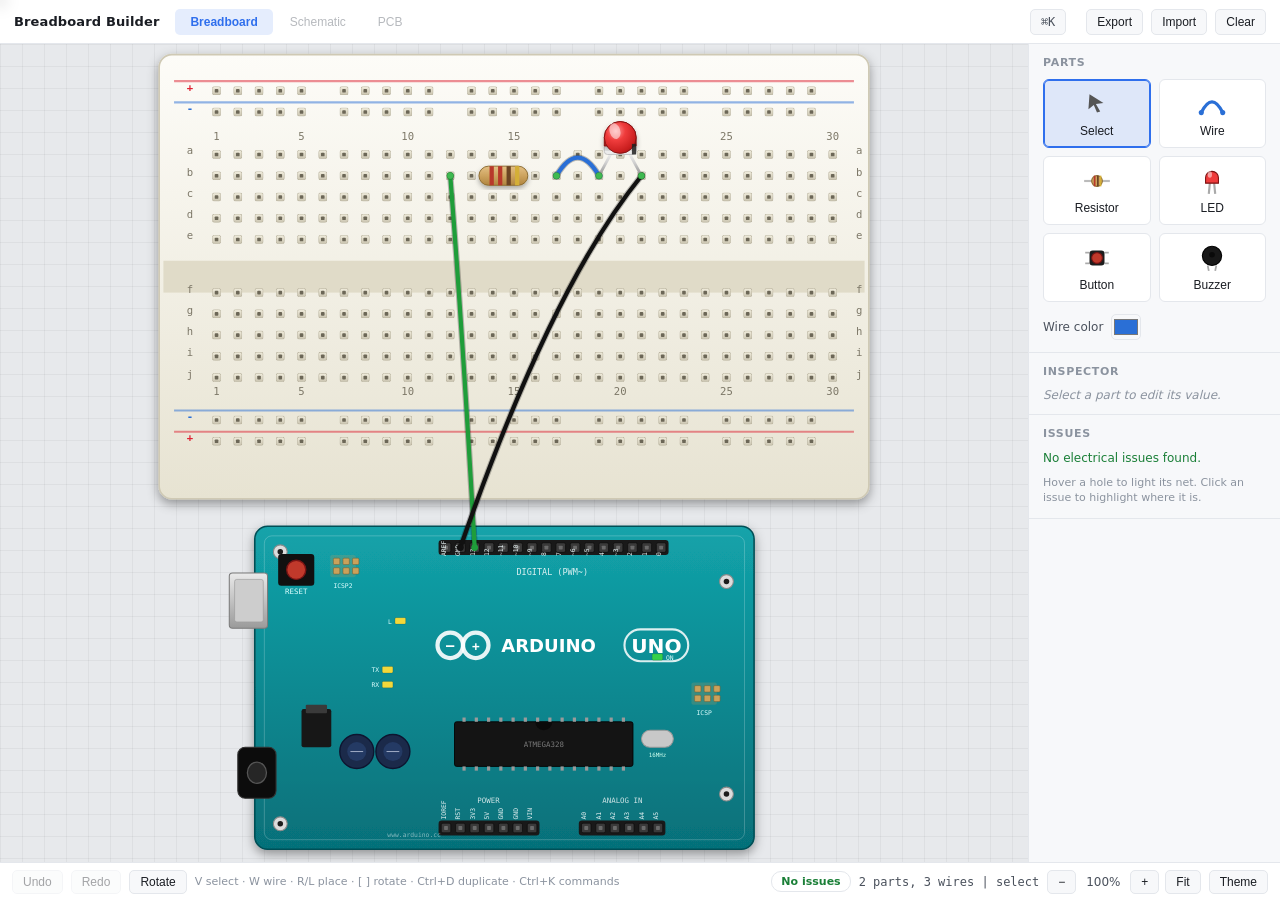
==== index.html @ 44993c51 "feat: floating selection toolbar + right-click context menu Two premium-feel surfaces from the UX sp" ====
<!doctype html>
<html lang="en">
<head>
  <meta charset="utf-8">
  <meta name="viewport" content="width=device-width, initial-scale=1">
  <title>Breadboard Builder</title>
  <script>try{document.documentElement.setAttribute('data-theme', localStorage.getItem('bb.theme') || 'light');}catch(e){document.documentElement.setAttribute('data-theme','light');}</script>
  <link rel="stylesheet" href="style.css">
</head>
<body>
  <header class="topbar">
    <span class="brand">Breadboard Builder</span>
    <nav class="tabs">
      <button class="tab active">Breadboard</button>
      <button class="tab" disabled title="Coming soon">Schematic</button>
      <button class="tab" disabled title="Coming soon">PCB</button>
    </nav>
    <span class="grow"></span>
    <button class="kbd-hint" data-action="palette" title="Command palette (Ctrl+K)">&#8984;K</button>
    <div class="filebar">
      <button data-action="export" title="Download layout as JSON">Export</button>
      <button data-action="import" title="Load a JSON layout">Import</button>
      <button data-action="clear" title="Clear the board">Clear</button>
    </div>
    <input type="file" id="file" accept="application/json" hidden>
  </header>

  <div class="workspace">
    <main class="canvas-wrap">
      <svg id="board" xmlns="http://www.w3.org/2000/svg" role="img" aria-label="Virtual breadboard">
        <defs>
          <linearGradient id="boardGrad" x1="0" y1="0" x2="0" y2="1">
            <stop offset="0" stop-color="#fdfcf8"/><stop offset="1" stop-color="#e7e3d2"/>
          </linearGradient>
          <linearGradient id="holeGrad" x1="0" y1="0" x2="0" y2="1">
            <stop offset="0" stop-color="#f2eede"/><stop offset="1" stop-color="#c9c3af"/>
          </linearGradient>
          <radialGradient id="ledGrad" cx="0.36" cy="0.30" r="0.85">
            <stop offset="0" stop-color="#ff9c9c"/><stop offset="0.35" stop-color="#ef3c3c"/>
            <stop offset="0.78" stop-color="#c81d1d"/><stop offset="1" stop-color="#8c1212"/>
          </radialGradient>
          <radialGradient id="ledc-red" cx="0.36" cy="0.30" r="0.85">
            <stop offset="0" stop-color="#ff9c9c"/><stop offset="0.35" stop-color="#ef3c3c"/>
            <stop offset="0.78" stop-color="#c81d1d"/><stop offset="1" stop-color="#8c1212"/>
          </radialGradient>
          <radialGradient id="ledc-yellow" cx="0.36" cy="0.30" r="0.85">
            <stop offset="0" stop-color="#fff7b0"/><stop offset="0.35" stop-color="#f2d83a"/>
            <stop offset="0.78" stop-color="#d8b81d"/><stop offset="1" stop-color="#8a6f10"/>
          </radialGradient>
          <radialGradient id="ledc-green" cx="0.36" cy="0.30" r="0.85">
            <stop offset="0" stop-color="#bfffbf"/><stop offset="0.35" stop-color="#46d846"/>
            <stop offset="0.78" stop-color="#1faa1f"/><stop offset="1" stop-color="#0f5a0f"/>
          </radialGradient>
          <radialGradient id="ledc-blue" cx="0.36" cy="0.30" r="0.85">
            <stop offset="0" stop-color="#bcd2ff"/><stop offset="0.35" stop-color="#4d7bf0"/>
            <stop offset="0.78" stop-color="#2450c8"/><stop offset="1" stop-color="#15296b"/>
          </radialGradient>
          <radialGradient id="ledc-white" cx="0.36" cy="0.30" r="0.85">
            <stop offset="0" stop-color="#ffffff"/><stop offset="0.4" stop-color="#f0f0f0"/>
            <stop offset="0.8" stop-color="#d4d4d4"/><stop offset="1" stop-color="#a8a8a8"/>
          </radialGradient>
          <linearGradient id="metalGrad" x1="0" y1="0" x2="0" y2="1">
            <stop offset="0" stop-color="#fbfbfb"/><stop offset="0.5" stop-color="#cfcfcf"/><stop offset="1" stop-color="#8f8f8f"/>
          </linearGradient>
          <linearGradient id="resGrad" x1="0" y1="0" x2="0" y2="1">
            <stop offset="0" stop-color="#e3c084"/><stop offset="0.5" stop-color="#cda35f"/><stop offset="1" stop-color="#b0853f"/>
          </linearGradient>
          <linearGradient id="pcbGrad" x1="0" y1="0" x2="0" y2="1">
            <stop offset="0" stop-color="#13a3aa"/><stop offset="1" stop-color="#067079"/>
          </linearGradient>
          <linearGradient id="usbGrad" x1="0" y1="0" x2="0" y2="1">
            <stop offset="0" stop-color="#eaeaea"/><stop offset="1" stop-color="#9a9a9a"/>
          </linearGradient>
          <filter id="soft" x="-20%" y="-20%" width="140%" height="140%">
            <feDropShadow dx="0" dy="2.5" stdDeviation="2.6" flood-color="#000" flood-opacity="0.32"/>
          </filter>
          <filter id="softbig" x="-30%" y="-30%" width="160%" height="160%">
            <feDropShadow dx="0" dy="4" stdDeviation="5" flood-color="#000" flood-opacity="0.38"/>
          </filter>
          <symbol id="hole" viewBox="0 0 8 8">
            <rect x="0" y="0" width="8" height="8" rx="2" fill="url(#holeGrad)" stroke="#b3ad98" stroke-width="0.8"/>
            <rect x="2.3" y="2.3" width="3.4" height="3.4" rx="0.8" fill="#6c6757"/>
          </symbol>
        </defs>
      </svg>
    </main>

    <aside class="dock">
      <section class="panel">
        <h2 class="panel-title">Parts</h2>
        <div class="bin">
          <button class="bin-item tool active" data-action="select" title="Select / move">
            <svg viewBox="0 0 28 28" class="bin-ic"><path d="M7 5 L20 13 L13 14 L17 21 L14 22 L11 15 L6 19 Z" fill="#555"/></svg>
            <span>Select</span>
          </button>
          <button class="bin-item tool" data-action="wire" title="Draw wires">
            <svg viewBox="0 0 28 28" class="bin-ic"><path d="M4 22 Q14 2 24 22" fill="none" stroke="#2a6fd6" stroke-width="3" stroke-linecap="round"/><circle cx="4" cy="22" r="2.4" fill="#2a6fd6"/><circle cx="24" cy="22" r="2.4" fill="#2a6fd6"/></svg>
            <span>Wire</span>
          </button>
          <button class="bin-item tool" data-action="place" data-part="resistor" title="Place a resistor">
            <svg viewBox="0 0 28 28" class="bin-ic"><line x1="2" y1="14" x2="9" y2="14" stroke="#bbb" stroke-width="2"/><line x1="19" y1="14" x2="26" y2="14" stroke="#bbb" stroke-width="2"/><rect x="9" y="9" width="10" height="10" rx="5" fill="#cda35f" stroke="#8a6a30"/><rect x="11" y="9" width="1.6" height="10" fill="#b8392b"/><rect x="14" y="9" width="1.6" height="10" fill="#6b4423"/><rect x="16.5" y="9" width="1.6" height="10" fill="#d4af37"/></svg>
            <span>Resistor</span>
          </button>
          <button class="bin-item tool" data-action="place" data-part="led" title="Place an LED">
            <svg viewBox="0 0 28 28" class="bin-ic"><line x1="11" y1="26" x2="12" y2="16" stroke="#aaa" stroke-width="2"/><line x1="17" y1="26" x2="16" y2="16" stroke="#aaa" stroke-width="2"/><path d="M8 16 L8 11 A6 6 0 0 1 20 11 L20 16 Z" fill="#ef3c3c" stroke="#7c1010"/><ellipse cx="12" cy="8" rx="2" ry="3" fill="#fff" opacity="0.5"/></svg>
            <span>LED</span>
          </button>
          <button class="bin-item tool" data-action="place" data-part="button" title="Place a pushbutton (B)">
            <svg viewBox="0 0 28 28" class="bin-ic"><line x1="3" y1="9" x2="7" y2="9" stroke="#aaa" stroke-width="1.6"/><line x1="3" y1="19" x2="7" y2="19" stroke="#aaa" stroke-width="1.6"/><line x1="21" y1="9" x2="25" y2="9" stroke="#aaa" stroke-width="1.6"/><line x1="21" y1="19" x2="25" y2="19" stroke="#aaa" stroke-width="1.6"/><rect x="7" y="7" width="14" height="14" rx="3" fill="#1d1d1d"/><circle cx="14" cy="14" r="5" fill="#c0392b" stroke="#7a1414"/></svg>
            <span>Button</span>
          </button>
          <button class="bin-item tool" data-action="place" data-part="buzzer" title="Place a buzzer">
            <svg viewBox="0 0 28 28" class="bin-ic"><line x1="10" y1="21" x2="11" y2="26" stroke="#aaa" stroke-width="1.6"/><line x1="18" y1="21" x2="17" y2="26" stroke="#aaa" stroke-width="1.6"/><circle cx="14" cy="12" r="9" fill="#181818" stroke="#000"/><circle cx="14" cy="11" r="2.6" fill="#0a0a0a"/></svg>
            <span>Buzzer</span>
          </button>
        </div>
        <label class="wirecolor">Wire color <input type="color" id="wireColor" value="#2a6fd6"></label>
      </section>

      <section class="panel">
        <h2 class="panel-title">Inspector</h2>
        <div id="inspector" class="inspector-body"><div class="insp-empty">Select a part to edit its value.</div></div>
      </section>

      <section class="panel">
        <h2 class="panel-title">Issues</h2>
        <div id="checks" class="checks"><div class="erc-ok">No electrical issues found.</div></div>
        <div class="panel-tip">Hover a hole to light its net. Click an issue to highlight where it is.</div>
      </section>
    </aside>
  </div>

  <footer class="bottombar">
    <button data-action="undo" disabled>Undo</button>
    <button data-action="redo" disabled>Redo</button>
    <button data-action="rotate-sel" title="Rotate selected (R)">Rotate</button>
    <span class="bhint">V select &middot; W wire &middot; R/L place &middot; [ ] rotate &middot; Ctrl+D duplicate &middot; Ctrl+K commands</span>
    <span class="grow"></span>
    <span class="ercbadge ok" id="ercbadge">No issues</span>
    <span class="status" id="status"></span>
    <div class="zoomctl">
      <button data-action="zoomout" title="Zoom out (Ctrl -)">&minus;</button>
      <span id="zoomlevel">100%</span>
      <button data-action="zoomin" title="Zoom in (Ctrl +)">+</button>
      <button data-action="fit" title="Fit (0)">Fit</button>
    </div>
    <button data-action="theme" title="Toggle dark / light">Theme</button>
  </footer>

  <div class="float-toolbar" id="floatbar" hidden></div>
  <div class="ctxmenu" id="ctxmenu" hidden></div>

  <div class="palette-scrim" id="palette" hidden>
    <div class="palette" role="dialog" aria-label="Command palette">
      <input id="palette-input" type="text" placeholder="Search parts and actions..." autocomplete="off" spellcheck="false">
      <div class="palette-list" id="palette-list"></div>
    </div>
  </div>

  <script src="board.js"></script>
  <script src="parts.js"></script>
  <script src="app.js"></script>
</body>
</html>
---- style.css ----
/* ---------- design tokens (dark-first; light is a second theme) ---------- */
:root {
  --bg-canvas: #14161a;
  --bg-app: #0f1115;
  --surface-1: #181b20;
  --surface-2: #1f232a;
  --surface-3: #272c34;
  --border: #2a2f37;
  --border-strong: #3a414b;
  --text-1: #e7eaee;
  --text-2: #aab2bd;
  --text-3: #6c7682;
  --accent: #4c8dff;
  --accent-hover: #6aa0ff;
  --accent-muted: #4c8dff26;
  --ok: #3fb950;
  --warn: #d29922;
  --err: #f85149;
  --grid: rgba(255,255,255,0.035);

  --dur-fast: 100ms;
  --dur-base: 160ms;
  --ease-out: cubic-bezier(0.16, 1, 0.3, 1);
}
:root[data-theme="light"] {
  --bg-canvas: #e7e9ec;
  --bg-app: #ffffff;
  --surface-1: #f7f8fa;
  --surface-2: #ffffff;
  --surface-3: #eef0f3;
  --border: #e4e7ec;
  --border-strong: #d0d5dd;
  --text-1: #1a1d23;
  --text-2: #4a515c;
  --text-3: #8b939f;
  --accent: #2f6fed;
  --accent-hover: #1f5fe0;
  --accent-muted: #2f6fed1f;
  --ok: #1a7f37;
  --warn: #9a6700;
  --err: #cf222e;
  --grid: rgba(0,0,0,0.045);
}

* { box-sizing: border-box; }
html, body { height: 100%; }
body {
  margin: 0;
  font-family: Inter, system-ui, -apple-system, Segoe UI, sans-serif;
  background: var(--bg-app);
  color: var(--text-1);
  display: flex;
  flex-direction: column;
  height: 100vh;
  overflow: hidden;
  font-size: 13px;
}

/* ---------- top bar ---------- */
.topbar {
  display: flex; align-items: center; gap: 16px;
  height: 44px; padding: 0 14px;
  background: var(--surface-2); border-bottom: 1px solid var(--border);
  flex: 0 0 auto;
}
.brand { font-size: 13px; font-weight: 600; color: var(--text-1); letter-spacing: 0.01em; }
.tabs { display: inline-flex; gap: 2px; }
.tab {
  font-size: 12px; padding: 5px 14px;
  border: 1px solid transparent; border-radius: 5px;
  background: transparent; color: var(--text-2); cursor: pointer;
  transition: background var(--dur-fast) var(--ease-out), color var(--dur-fast) var(--ease-out);
}
.tab:hover:not(:disabled) { background: var(--surface-3); color: var(--text-1); }
.tab.active { background: var(--accent-muted); color: var(--accent); font-weight: 600; }
.tab:disabled { opacity: 0.4; cursor: default; }
.grow { flex: 1 1 auto; }
.filebar button, .kbd-hint {
  font-size: 12px; padding: 5px 10px; margin-left: 4px;
  border: 1px solid var(--border); border-radius: 5px; background: var(--surface-1); color: var(--text-1); cursor: pointer;
  transition: background var(--dur-fast) var(--ease-out), border-color var(--dur-fast) var(--ease-out);
}
.filebar button:hover, .kbd-hint:hover { background: var(--surface-3); border-color: var(--border-strong); }
.kbd-hint { color: var(--text-2); font-family: ui-monospace, Menlo, monospace; }

/* ---------- workspace ---------- */
.workspace { flex: 1 1 auto; display: flex; min-height: 0; }
.canvas-wrap {
  flex: 1 1 auto; position: relative; overflow: hidden;
  background-color: var(--bg-canvas);
  background-image:
    linear-gradient(var(--grid) 1px, transparent 1px),
    linear-gradient(90deg, var(--grid) 1px, transparent 1px);
  background-size: 22px 22px;
}
#board { width: 100%; height: 100%; display: block; touch-action: none; cursor: default; }
body.placing #board { cursor: copy; }
body.panning #board { cursor: grabbing; }
body.wiring #board { cursor: crosshair; }

/* ---------- right dock ---------- */
.dock {
  flex: 0 0 252px; background: var(--surface-1);
  border-left: 1px solid var(--border); overflow-y: auto;
  display: flex; flex-direction: column;
}
.panel { padding: 12px 14px; border-bottom: 1px solid var(--border); }
.panel-title {
  font-size: 11px; font-weight: 600; letter-spacing: 0.06em; text-transform: uppercase;
  color: var(--text-3); margin: 0 0 10px;
}
.bin { display: grid; grid-template-columns: 1fr 1fr; gap: 8px; }
.bin-item {
  display: flex; flex-direction: column; align-items: center; gap: 5px;
  padding: 9px 6px; border: 1px solid var(--border); border-radius: 6px;
  background: var(--surface-2); color: var(--text-1); cursor: pointer; font-size: 12px;
  transition: background var(--dur-fast) var(--ease-out), border-color var(--dur-fast) var(--ease-out), transform var(--dur-fast) var(--ease-out);
}
.bin-item:hover { background: var(--surface-3); border-color: var(--border-strong); transform: translateY(-1px); }
.bin-item.active { border-color: var(--accent); box-shadow: 0 0 0 1px var(--accent) inset; background: var(--accent-muted); }
.bin-ic { width: 30px; height: 30px; }
.bin-ic svg, .bin-ic { display: block; }
.wirecolor { display: flex; align-items: center; gap: 8px; font-size: 12px; color: var(--text-2); margin-top: 12px; }
.wirecolor input { width: 30px; height: 26px; border: 1px solid var(--border); border-radius: 5px; background: none; padding: 0; cursor: pointer; }

.inspector-body { font-size: 13px; font-variant-numeric: tabular-nums; }
.insp-empty { color: var(--text-3); font-size: 12px; font-style: italic; }
.inspector-body .insp-title { font-size: 13px; font-weight: 600; margin-bottom: 8px; }
.inspector-body label { display: block; font-size: 11px; color: var(--text-3); margin: 8px 0 3px; }
.inspector-body select, .inspector-body input[type="text"] {
  width: 100%; font-size: 13px; padding: 5px 6px; border-radius: 5px;
  background: var(--surface-2); color: var(--text-1); border: 1px solid var(--border);
}
.inspector-body input[type="text"]:focus { outline: none; border-color: var(--accent); }
.inspector-body button {
  margin-top: 8px; font-size: 12px; padding: 5px 10px; border-radius: 5px;
  border: 1px solid var(--border); background: var(--surface-2); color: var(--text-1); cursor: pointer;
  transition: background var(--dur-fast) var(--ease-out);
}
.inspector-body button:hover { background: var(--surface-3); }
.inspector-body .insp-row { display: flex; gap: 6px; }
.inspector-body .insp-row button { flex: 1; }
.inspector-body .insp-note { font-size: 10.5px; color: var(--text-3); margin-top: 8px; line-height: 1.4; }

.checks { line-height: 1.4; }
.erc-ok { color: var(--ok); font-size: 12px; }
.erc-item { padding: 6px 8px; margin-bottom: 5px; border-radius: 5px; cursor: pointer; border-left: 3px solid var(--border); background: var(--surface-2); transition: background var(--dur-fast) var(--ease-out); }
.erc-item:hover { background: var(--surface-3); }
.erc-item.err { border-left-color: var(--err); }
.erc-item.warn { border-left-color: var(--warn); }
.erc-msg { font-size: 12px; color: var(--text-1); }
.erc-fix { font-size: 11px; color: var(--text-3); margin-top: 2px; }
.panel-tip { font-size: 11px; color: var(--text-3); margin-top: 8px; line-height: 1.4; }

.ercbadge { font-size: 11px; padding: 3px 9px; border-radius: 10px; font-weight: 600; border: 1px solid var(--border); }
.ercbadge.ok { color: var(--ok); }
.ercbadge.warn { color: var(--warn); border-color: var(--warn); }
.ercbadge.err { color: var(--err); border-color: var(--err); }

/* ---------- bottom bar ---------- */
.bottombar {
  display: flex; align-items: center; gap: 8px;
  height: 38px; padding: 0 12px;
  background: var(--surface-2); border-top: 1px solid var(--border); flex: 0 0 auto;
  font-size: 12px;
}
.bottombar button {
  font-size: 12px; padding: 4px 10px; border: 1px solid var(--border); border-radius: 5px;
  background: var(--surface-1); color: var(--text-1); cursor: pointer;
  transition: background var(--dur-fast) var(--ease-out);
}
.bottombar button:hover { background: var(--surface-3); }
.bottombar button:disabled { opacity: 0.4; cursor: default; }
.bottombar button:disabled:hover { background: var(--surface-1); }
.bhint { color: var(--text-3); font-size: 11px; }
.status { color: var(--text-2); font-family: ui-monospace, SFMono-Regular, Menlo, monospace; }
.zoomctl { display: inline-flex; align-items: center; gap: 6px; }
.zoomctl #zoomlevel { min-width: 42px; text-align: center; color: var(--text-2); font-variant-numeric: tabular-nums; }

/* ---------- command palette ---------- */
.palette-scrim {
  position: fixed; inset: 0; background: rgba(0,0,0,0.45); z-index: 50;
  display: flex; align-items: flex-start; justify-content: center; padding-top: 14vh;
}
.palette-scrim[hidden] { display: none; }
.palette {
  width: 460px; max-width: 92vw; background: var(--surface-2);
  border: 1px solid var(--border-strong); border-radius: 8px;
  box-shadow: 0 16px 48px rgba(0,0,0,0.5); overflow: hidden;
  animation: palette-in var(--dur-base) var(--ease-out);
}
@keyframes palette-in { from { opacity: 0; transform: translateY(-8px) scale(0.98); } to { opacity: 1; transform: none; } }
.palette input {
  width: 100%; border: none; background: transparent; color: var(--text-1);
  font-size: 15px; padding: 14px 16px; outline: none; border-bottom: 1px solid var(--border);
}
.palette-list { max-height: 320px; overflow-y: auto; padding: 6px; }
.palette-item {
  display: flex; align-items: center; justify-content: space-between; gap: 10px;
  padding: 8px 10px; border-radius: 6px; cursor: pointer; color: var(--text-1); font-size: 13px;
}
.palette-item.sel, .palette-item:hover { background: var(--surface-3); }
.palette-item .pk { color: var(--text-3); font-family: ui-monospace, Menlo, monospace; font-size: 11px; }
.palette-empty { padding: 14px 16px; color: var(--text-3); font-size: 13px; }

.float-toolbar {
  position: fixed; z-index: 40; transform: translate(-50%, -100%);
  display: inline-flex; gap: 2px; padding: 3px;
  background: var(--surface-2); border: 1px solid var(--border-strong);
  border-radius: 7px; box-shadow: 0 4px 16px rgba(0,0,0,0.35);
  animation: fb-in var(--dur-fast) var(--ease-out);
}
@keyframes fb-in { from { opacity: 0; transform: translate(-50%, calc(-100% + 4px)); } to { opacity: 1; } }
.float-toolbar button {
  width: 28px; height: 26px; border: none; background: transparent; color: var(--text-1);
  border-radius: 5px; cursor: pointer; font-size: 15px; line-height: 1;
  transition: background var(--dur-fast) var(--ease-out);
}
.float-toolbar button:hover { background: var(--surface-3); }

.ctxmenu {
  position: fixed; z-index: 50; min-width: 152px; padding: 4px;
  background: var(--surface-2); border: 1px solid var(--border-strong);
  border-radius: 6px; box-shadow: 0 8px 24px rgba(0,0,0,0.4);
}
.ctx-item { padding: 6px 10px; border-radius: 5px; cursor: pointer; font-size: 13px; color: var(--text-1); }
.ctx-item:hover { background: var(--surface-3); }

@media (prefers-reduced-motion: reduce) {
  * { transition: none !important; animation: none !important; }
}

/* narrow screens: stack the dock below the canvas */
@media (max-width: 760px) {
  .workspace { flex-direction: column; }
  .dock { flex: 0 0 auto; max-height: 40vh; width: 100%; border-left: none; border-top: 1px solid var(--border); }
  .bhint { display: none; }
}
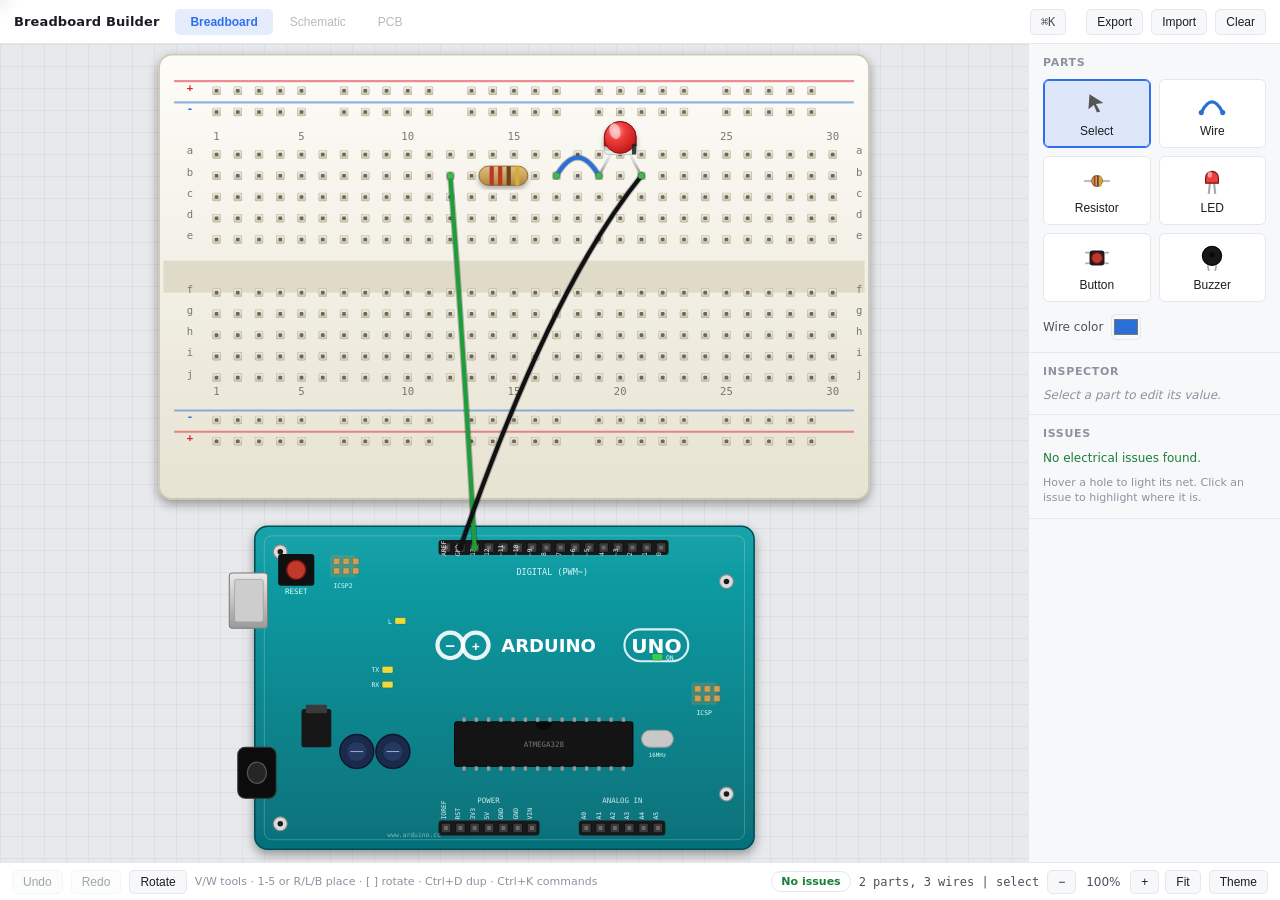
==== commit ec15191c: "feat: zoom-adaptive detail (LOD) + number-key favorites + empty-state Finishes the premium UX spec (" ====
--- a/index.html
+++ b/index.html
@@ -83,6 +83,12 @@
           </symbol>
         </defs>
       </svg>
+      <div class="emptystate" id="emptystate" hidden>
+        <div>
+          <div class="es-title">Your board is empty</div>
+          <div class="es-hint">Pick a part from the bin on the right, or press <b>Ctrl&#8202;+&#8202;K</b> for commands.</div>
+        </div>
+      </div>
     </main>
 
     <aside class="dock">
@@ -134,7 +140,7 @@
     <button data-action="undo" disabled>Undo</button>
     <button data-action="redo" disabled>Redo</button>
     <button data-action="rotate-sel" title="Rotate selected (R)">Rotate</button>
-    <span class="bhint">V select &middot; W wire &middot; R/L place &middot; [ ] rotate &middot; Ctrl+D duplicate &middot; Ctrl+K commands</span>
+    <span class="bhint">V/W tools &middot; 1-5 or R/L/B place &middot; [ ] rotate &middot; Ctrl+D dup &middot; Ctrl+K commands</span>
     <span class="grow"></span>
     <span class="ercbadge ok" id="ercbadge">No issues</span>
     <span class="status" id="status"></span>
--- a/style.css
+++ b/style.css
@@ -203,6 +203,17 @@
 .palette-item .pk { color: var(--text-3); font-family: ui-monospace, Menlo, monospace; font-size: 11px; }
 .palette-empty { padding: 14px 16px; color: var(--text-3); font-size: 13px; }
 
+body.lod .lod-hide { display: none; }
+
+.emptystate {
+  position: absolute; inset: 0; display: flex; align-items: center; justify-content: center;
+  pointer-events: none; z-index: 2; text-align: center;
+}
+.emptystate[hidden] { display: none; }
+.es-title { font-size: 16px; font-weight: 600; color: var(--text-2); }
+.es-hint { font-size: 13px; color: var(--text-3); margin-top: 6px; }
+.es-hint b { color: var(--text-2); }
+
 .float-toolbar {
   position: fixed; z-index: 40; transform: translate(-50%, -100%);
   display: inline-flex; gap: 2px; padding: 3px;
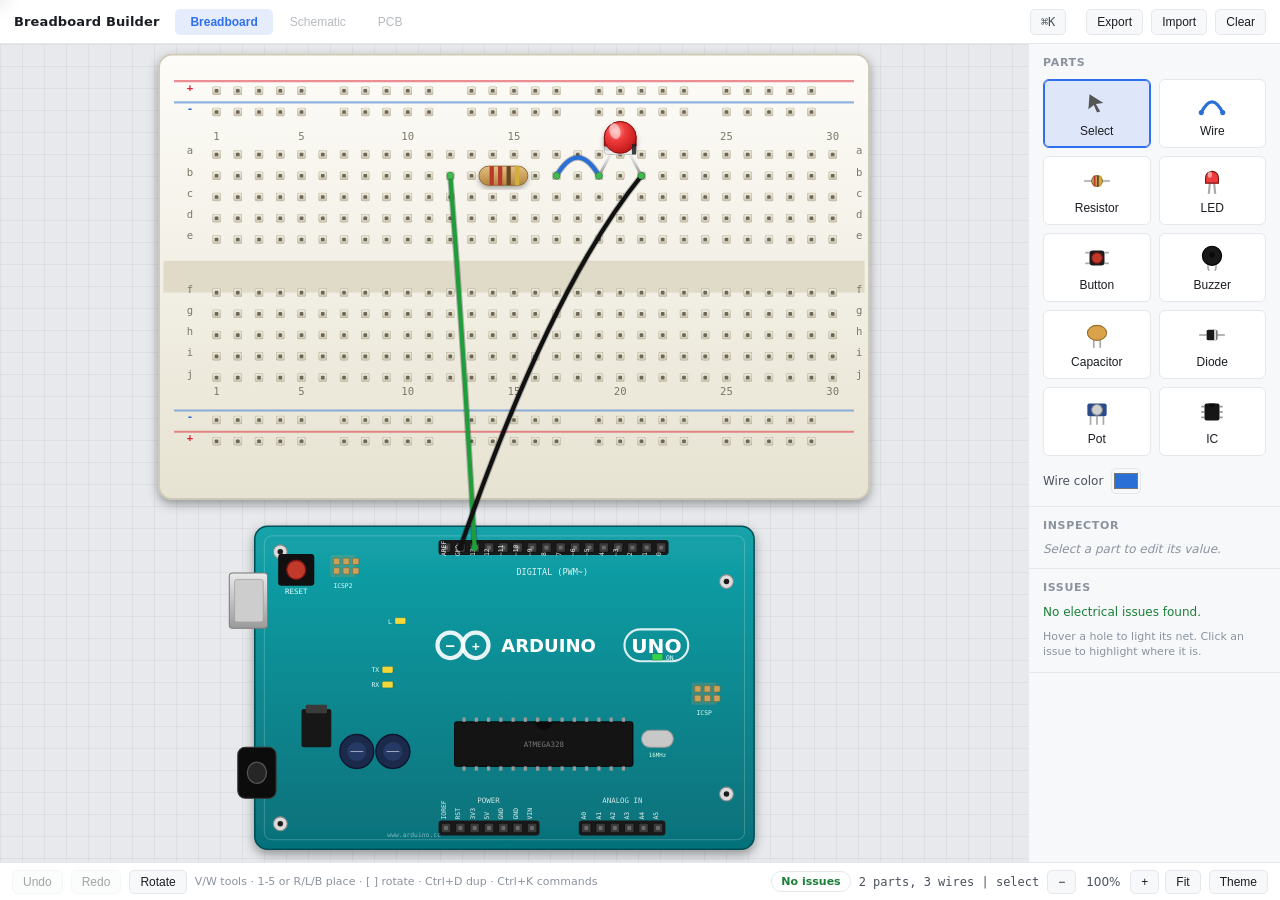
==== commit dcc83eaa: "feat: add capacitor, diode, potentiometer, and 8-pin IC parts Four new parts on the N-leg model, spa" ====
--- a/index.html
+++ b/index.html
@@ -119,6 +119,22 @@
             <svg viewBox="0 0 28 28" class="bin-ic"><line x1="10" y1="21" x2="11" y2="26" stroke="#aaa" stroke-width="1.6"/><line x1="18" y1="21" x2="17" y2="26" stroke="#aaa" stroke-width="1.6"/><circle cx="14" cy="12" r="9" fill="#181818" stroke="#000"/><circle cx="14" cy="11" r="2.6" fill="#0a0a0a"/></svg>
             <span>Buzzer</span>
           </button>
+          <button class="bin-item tool" data-action="place" data-part="capacitor" title="Place a capacitor">
+            <svg viewBox="0 0 28 28" class="bin-ic"><line x1="11" y1="26" x2="11" y2="17" stroke="#aaa" stroke-width="1.6"/><line x1="17" y1="26" x2="17" y2="17" stroke="#aaa" stroke-width="1.6"/><ellipse cx="14" cy="12" rx="9" ry="7" fill="#dba24c" stroke="#9a6e2a"/></svg>
+            <span>Capacitor</span>
+          </button>
+          <button class="bin-item tool" data-action="place" data-part="diode" title="Place a diode">
+            <svg viewBox="0 0 28 28" class="bin-ic"><line x1="2" y1="14" x2="9" y2="14" stroke="#aaa" stroke-width="1.6"/><line x1="19" y1="14" x2="26" y2="14" stroke="#aaa" stroke-width="1.6"/><rect x="9" y="9" width="10" height="10" rx="1.5" fill="#1a1a1a"/><rect x="16" y="9" width="2.2" height="10" fill="#dcdcdc"/></svg>
+            <span>Diode</span>
+          </button>
+          <button class="bin-item tool" data-action="place" data-part="potentiometer" title="Place a potentiometer">
+            <svg viewBox="0 0 28 28" class="bin-ic"><line x1="8" y1="26" x2="8" y2="18" stroke="#aaa" stroke-width="1.6"/><line x1="14" y1="26" x2="14" y2="18" stroke="#aaa" stroke-width="1.6"/><line x1="20" y1="26" x2="20" y2="18" stroke="#aaa" stroke-width="1.6"/><rect x="5" y="6" width="18" height="12" rx="2" fill="#2a4a8a"/><circle cx="14" cy="12" r="5" fill="#cfcfcf" stroke="#8a8a8a"/></svg>
+            <span>Pot</span>
+          </button>
+          <button class="bin-item tool" data-action="place" data-part="ic" title="Place an 8-pin IC">
+            <svg viewBox="0 0 28 28" class="bin-ic"><line x1="4" y1="9" x2="7" y2="9" stroke="#9a9a9a" stroke-width="1.6"/><line x1="4" y1="14" x2="7" y2="14" stroke="#9a9a9a" stroke-width="1.6"/><line x1="4" y1="19" x2="7" y2="19" stroke="#9a9a9a" stroke-width="1.6"/><line x1="21" y1="9" x2="24" y2="9" stroke="#9a9a9a" stroke-width="1.6"/><line x1="21" y1="14" x2="24" y2="14" stroke="#9a9a9a" stroke-width="1.6"/><line x1="21" y1="19" x2="24" y2="19" stroke="#9a9a9a" stroke-width="1.6"/><rect x="7" y="6" width="14" height="16" rx="2" fill="#161616"/><path d="M11 6 A3 3 0 0 0 17 6" fill="#0a0a0a"/></svg>
+            <span>IC</span>
+          </button>
         </div>
         <label class="wirecolor">Wire color <input type="color" id="wireColor" value="#2a6fd6"></label>
       </section>
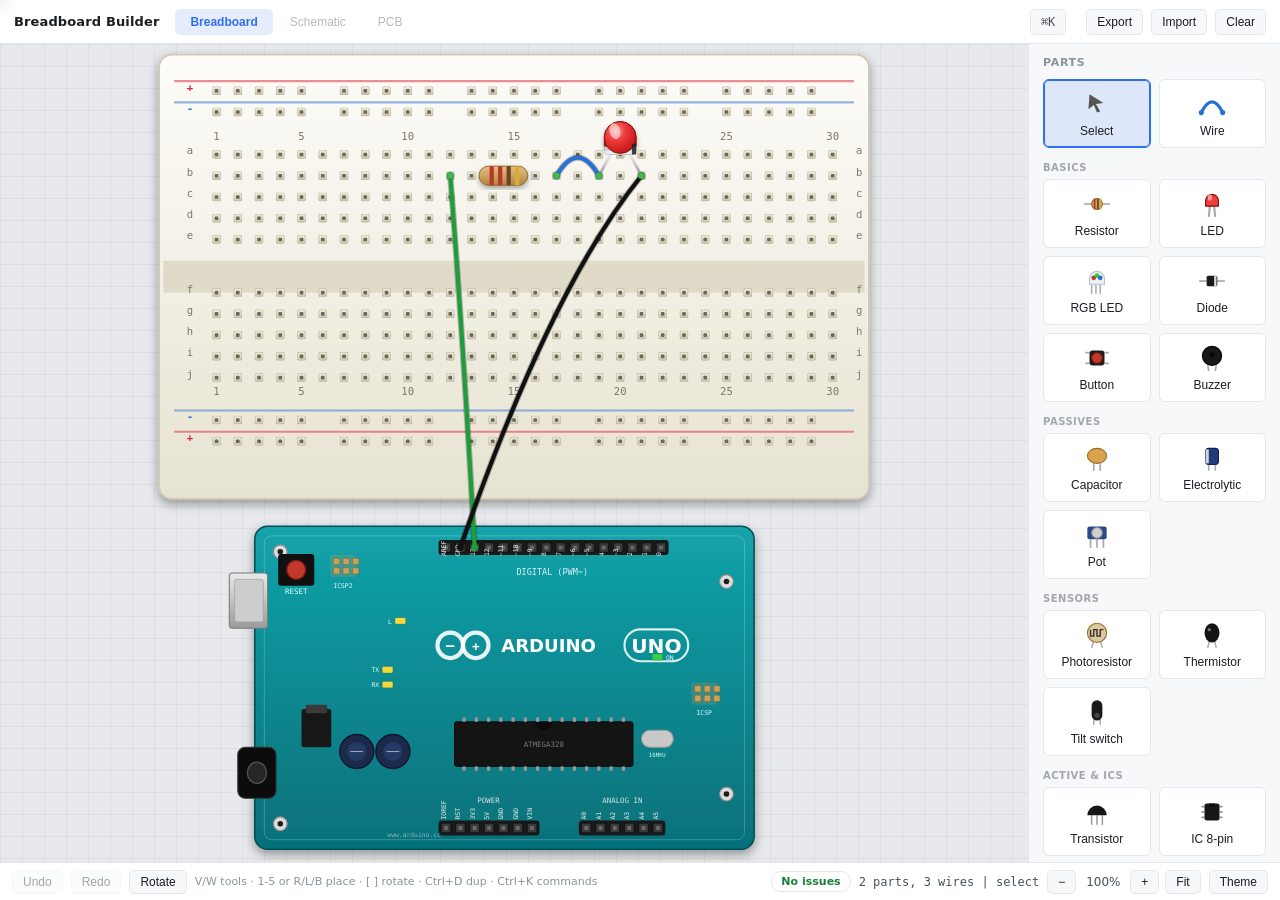
==== commit dde59cf3: "feat: add 8 Elegoo UNO R3 kit parts + organize the bin into sections Verified the kit contents and r" ====
--- a/index.html
+++ b/index.html
@@ -103,6 +103,8 @@
             <svg viewBox="0 0 28 28" class="bin-ic"><path d="M4 22 Q14 2 24 22" fill="none" stroke="#2a6fd6" stroke-width="3" stroke-linecap="round"/><circle cx="4" cy="22" r="2.4" fill="#2a6fd6"/><circle cx="24" cy="22" r="2.4" fill="#2a6fd6"/></svg>
             <span>Wire</span>
           </button>
+
+          <div class="bin-sub">Basics</div>
           <button class="bin-item tool" data-action="place" data-part="resistor" title="Place a resistor">
             <svg viewBox="0 0 28 28" class="bin-ic"><line x1="2" y1="14" x2="9" y2="14" stroke="#bbb" stroke-width="2"/><line x1="19" y1="14" x2="26" y2="14" stroke="#bbb" stroke-width="2"/><rect x="9" y="9" width="10" height="10" rx="5" fill="#cda35f" stroke="#8a6a30"/><rect x="11" y="9" width="1.6" height="10" fill="#b8392b"/><rect x="14" y="9" width="1.6" height="10" fill="#6b4423"/><rect x="16.5" y="9" width="1.6" height="10" fill="#d4af37"/></svg>
             <span>Resistor</span>
@@ -111,6 +113,14 @@
             <svg viewBox="0 0 28 28" class="bin-ic"><line x1="11" y1="26" x2="12" y2="16" stroke="#aaa" stroke-width="2"/><line x1="17" y1="26" x2="16" y2="16" stroke="#aaa" stroke-width="2"/><path d="M8 16 L8 11 A6 6 0 0 1 20 11 L20 16 Z" fill="#ef3c3c" stroke="#7c1010"/><ellipse cx="12" cy="8" rx="2" ry="3" fill="#fff" opacity="0.5"/></svg>
             <span>LED</span>
           </button>
+          <button class="bin-item tool" data-action="place" data-part="rgbled" title="Place an RGB LED (common cathode)">
+            <svg viewBox="0 0 28 28" class="bin-ic"><line x1="9" y1="26" x2="9" y2="17" stroke="#aaa" stroke-width="1.4"/><line x1="13" y1="26" x2="13" y2="17" stroke="#aaa" stroke-width="1.4"/><line x1="17" y1="26" x2="17" y2="17" stroke="#aaa" stroke-width="1.4"/><path d="M7 17 L7 12 A7 7 0 0 1 21 12 L21 17 Z" fill="#eef3f7" stroke="#b8c2cc"/><circle cx="11" cy="11" r="2.2" fill="#c0392b"/><circle cx="14" cy="9" r="2.2" fill="#2ecc40"/><circle cx="17" cy="11" r="2.2" fill="#2a6fd6"/></svg>
+            <span>RGB LED</span>
+          </button>
+          <button class="bin-item tool" data-action="place" data-part="diode" title="Place a diode">
+            <svg viewBox="0 0 28 28" class="bin-ic"><line x1="2" y1="14" x2="9" y2="14" stroke="#aaa" stroke-width="1.6"/><line x1="19" y1="14" x2="26" y2="14" stroke="#aaa" stroke-width="1.6"/><rect x="9" y="9" width="10" height="10" rx="1.5" fill="#1a1a1a"/><rect x="16" y="9" width="2.2" height="10" fill="#dcdcdc"/></svg>
+            <span>Diode</span>
+          </button>
           <button class="bin-item tool" data-action="place" data-part="button" title="Place a pushbutton (B)">
             <svg viewBox="0 0 28 28" class="bin-ic"><line x1="3" y1="9" x2="7" y2="9" stroke="#aaa" stroke-width="1.6"/><line x1="3" y1="19" x2="7" y2="19" stroke="#aaa" stroke-width="1.6"/><line x1="21" y1="9" x2="25" y2="9" stroke="#aaa" stroke-width="1.6"/><line x1="21" y1="19" x2="25" y2="19" stroke="#aaa" stroke-width="1.6"/><rect x="7" y="7" width="14" height="14" rx="3" fill="#1d1d1d"/><circle cx="14" cy="14" r="5" fill="#c0392b" stroke="#7a1414"/></svg>
             <span>Button</span>
@@ -119,21 +129,51 @@
             <svg viewBox="0 0 28 28" class="bin-ic"><line x1="10" y1="21" x2="11" y2="26" stroke="#aaa" stroke-width="1.6"/><line x1="18" y1="21" x2="17" y2="26" stroke="#aaa" stroke-width="1.6"/><circle cx="14" cy="12" r="9" fill="#181818" stroke="#000"/><circle cx="14" cy="11" r="2.6" fill="#0a0a0a"/></svg>
             <span>Buzzer</span>
           </button>
-          <button class="bin-item tool" data-action="place" data-part="capacitor" title="Place a capacitor">
+
+          <div class="bin-sub">Passives</div>
+          <button class="bin-item tool" data-action="place" data-part="capacitor" title="Place a ceramic capacitor">
             <svg viewBox="0 0 28 28" class="bin-ic"><line x1="11" y1="26" x2="11" y2="17" stroke="#aaa" stroke-width="1.6"/><line x1="17" y1="26" x2="17" y2="17" stroke="#aaa" stroke-width="1.6"/><ellipse cx="14" cy="12" rx="9" ry="7" fill="#dba24c" stroke="#9a6e2a"/></svg>
             <span>Capacitor</span>
           </button>
-          <button class="bin-item tool" data-action="place" data-part="diode" title="Place a diode">
-            <svg viewBox="0 0 28 28" class="bin-ic"><line x1="2" y1="14" x2="9" y2="14" stroke="#aaa" stroke-width="1.6"/><line x1="19" y1="14" x2="26" y2="14" stroke="#aaa" stroke-width="1.6"/><rect x="9" y="9" width="10" height="10" rx="1.5" fill="#1a1a1a"/><rect x="16" y="9" width="2.2" height="10" fill="#dcdcdc"/></svg>
-            <span>Diode</span>
+          <button class="bin-item tool" data-action="place" data-part="electrolytic" title="Place an electrolytic capacitor (polarized)">
+            <svg viewBox="0 0 28 28" class="bin-ic"><line x1="11" y1="26" x2="11" y2="19" stroke="#aaa" stroke-width="1.4"/><line x1="17" y1="26" x2="17" y2="19" stroke="#aaa" stroke-width="1.4"/><rect x="8" y="5" width="12" height="15" rx="3" fill="#1f3b7a" stroke="#13234a"/><rect x="8" y="6" width="3" height="13" fill="#cfd4e0"/></svg>
+            <span>Electrolytic</span>
           </button>
           <button class="bin-item tool" data-action="place" data-part="potentiometer" title="Place a potentiometer">
             <svg viewBox="0 0 28 28" class="bin-ic"><line x1="8" y1="26" x2="8" y2="18" stroke="#aaa" stroke-width="1.6"/><line x1="14" y1="26" x2="14" y2="18" stroke="#aaa" stroke-width="1.6"/><line x1="20" y1="26" x2="20" y2="18" stroke="#aaa" stroke-width="1.6"/><rect x="5" y="6" width="18" height="12" rx="2" fill="#2a4a8a"/><circle cx="14" cy="12" r="5" fill="#cfcfcf" stroke="#8a8a8a"/></svg>
             <span>Pot</span>
           </button>
+
+          <div class="bin-sub">Sensors</div>
+          <button class="bin-item tool" data-action="place" data-part="photoresistor" title="Place a photoresistor (LDR)">
+            <svg viewBox="0 0 28 28" class="bin-ic"><line x1="9" y1="26" x2="11" y2="19" stroke="#aaa" stroke-width="1.4"/><line x1="19" y1="26" x2="17" y2="19" stroke="#aaa" stroke-width="1.4"/><circle cx="14" cy="12" r="9" fill="#d8c9a0" stroke="#9a6e2a"/><path d="M8 9 L8 15 L11 15 L11 9 L14 9 L14 15 L17 15 L17 9 L20 9" fill="none" stroke="#3a2f28" stroke-width="1.3"/></svg>
+            <span>Photoresistor</span>
+          </button>
+          <button class="bin-item tool" data-action="place" data-part="thermistor" title="Place a thermistor (NTC)">
+            <svg viewBox="0 0 28 28" class="bin-ic"><line x1="10" y1="26" x2="12" y2="18" stroke="#aaa" stroke-width="1.4"/><line x1="18" y1="26" x2="16" y2="18" stroke="#aaa" stroke-width="1.4"/><ellipse cx="14" cy="12" rx="7" ry="9" fill="#141414"/><circle cx="11.5" cy="9" r="1.6" fill="#fff" opacity="0.4"/></svg>
+            <span>Thermistor</span>
+          </button>
+          <button class="bin-item tool" data-action="place" data-part="tiltswitch" title="Place a tilt / ball switch">
+            <svg viewBox="0 0 28 28" class="bin-ic"><line x1="11" y1="26" x2="11" y2="21" stroke="#aaa" stroke-width="1.4"/><line x1="17" y1="26" x2="17" y2="21" stroke="#aaa" stroke-width="1.4"/><rect x="9" y="3" width="10" height="19" rx="5" fill="#1a1a1a"/><circle cx="14" cy="17" r="2.4" fill="#444"/></svg>
+            <span>Tilt switch</span>
+          </button>
+
+          <div class="bin-sub">Active &amp; ICs</div>
+          <button class="bin-item tool" data-action="place" data-part="transistor" title="Place an NPN transistor (TO-92)">
+            <svg viewBox="0 0 28 28" class="bin-ic"><line x1="9" y1="26" x2="9" y2="17" stroke="#9a9a9a" stroke-width="1.4"/><line x1="14" y1="26" x2="14" y2="17" stroke="#9a9a9a" stroke-width="1.4"/><line x1="19" y1="26" x2="19" y2="17" stroke="#9a9a9a" stroke-width="1.4"/><path d="M5 17 A9 9 0 0 1 23 17 Z" fill="#161616"/></svg>
+            <span>Transistor</span>
+          </button>
           <button class="bin-item tool" data-action="place" data-part="ic" title="Place an 8-pin IC">
             <svg viewBox="0 0 28 28" class="bin-ic"><line x1="4" y1="9" x2="7" y2="9" stroke="#9a9a9a" stroke-width="1.6"/><line x1="4" y1="14" x2="7" y2="14" stroke="#9a9a9a" stroke-width="1.6"/><line x1="4" y1="19" x2="7" y2="19" stroke="#9a9a9a" stroke-width="1.6"/><line x1="21" y1="9" x2="24" y2="9" stroke="#9a9a9a" stroke-width="1.6"/><line x1="21" y1="14" x2="24" y2="14" stroke="#9a9a9a" stroke-width="1.6"/><line x1="21" y1="19" x2="24" y2="19" stroke="#9a9a9a" stroke-width="1.6"/><rect x="7" y="6" width="14" height="16" rx="2" fill="#161616"/><path d="M11 6 A3 3 0 0 0 17 6" fill="#0a0a0a"/></svg>
-            <span>IC</span>
+            <span>IC 8-pin</span>
+          </button>
+          <button class="bin-item tool" data-action="place" data-part="shiftregister" title="Place a 74HC595 shift register (16-pin)">
+            <svg viewBox="0 0 28 28" class="bin-ic"><rect x="4" y="8" width="20" height="12" rx="2" fill="#161616"/><path d="M11 8 A3 3 0 0 0 17 8" fill="#0a0a0a"/><line x1="7" y1="20" x2="7" y2="23" stroke="#9a9a9a" stroke-width="1.2"/><line x1="11" y1="20" x2="11" y2="23" stroke="#9a9a9a" stroke-width="1.2"/><line x1="17" y1="20" x2="17" y2="23" stroke="#9a9a9a" stroke-width="1.2"/><line x1="21" y1="20" x2="21" y2="23" stroke="#9a9a9a" stroke-width="1.2"/><line x1="7" y1="5" x2="7" y2="8" stroke="#9a9a9a" stroke-width="1.2"/><line x1="11" y1="5" x2="11" y2="8" stroke="#9a9a9a" stroke-width="1.2"/><line x1="17" y1="5" x2="17" y2="8" stroke="#9a9a9a" stroke-width="1.2"/><line x1="21" y1="5" x2="21" y2="8" stroke="#9a9a9a" stroke-width="1.2"/></svg>
+            <span>74HC595</span>
+          </button>
+          <button class="bin-item tool" data-action="place" data-part="sevenseg" title="Place a 7-segment display (1 digit)">
+            <svg viewBox="0 0 28 28" class="bin-ic"><rect x="7" y="3" width="14" height="22" rx="2" fill="#1c1c1c"/><path d="M11 7 L16 7 M16 7 L16 13 M16 13 L16 19 M11 19 L16 19 M11 13 L11 19 M11 7 L11 13 M11 13 L16 13" stroke="#dd3322" stroke-width="1.6" stroke-linecap="round"/><circle cx="18" cy="19" r="1.2" fill="#dd3322"/></svg>
+            <span>7-Segment</span>
           </button>
         </div>
         <label class="wirecolor">Wire color <input type="color" id="wireColor" value="#2a6fd6"></label>
@@ -155,7 +195,7 @@
   <footer class="bottombar">
     <button data-action="undo" disabled>Undo</button>
     <button data-action="redo" disabled>Redo</button>
-    <button data-action="rotate-sel" title="Rotate selected (R)">Rotate</button>
+    <button data-action="rotate-sel" title="Rotate selected ( ] or [ )">Rotate</button>
     <span class="bhint">V/W tools &middot; 1-5 or R/L/B place &middot; [ ] rotate &middot; Ctrl+D dup &middot; Ctrl+K commands</span>
     <span class="grow"></span>
     <span class="ercbadge ok" id="ercbadge">No issues</span>
--- a/style.css
+++ b/style.css
@@ -110,6 +110,11 @@
   color: var(--text-3); margin: 0 0 10px;
 }
 .bin { display: grid; grid-template-columns: 1fr 1fr; gap: 8px; }
+.bin-sub {
+  grid-column: 1 / -1; font-size: 10px; font-weight: 600; letter-spacing: 0.05em;
+  text-transform: uppercase; color: var(--text-3); opacity: 0.8; margin: 6px 0 -2px;
+}
+.bin-sub:first-child { margin-top: 0; }
 .bin-item {
   display: flex; flex-direction: column; align-items: center; gap: 5px;
   padding: 9px 6px; border: 1px solid var(--border); border-radius: 6px;
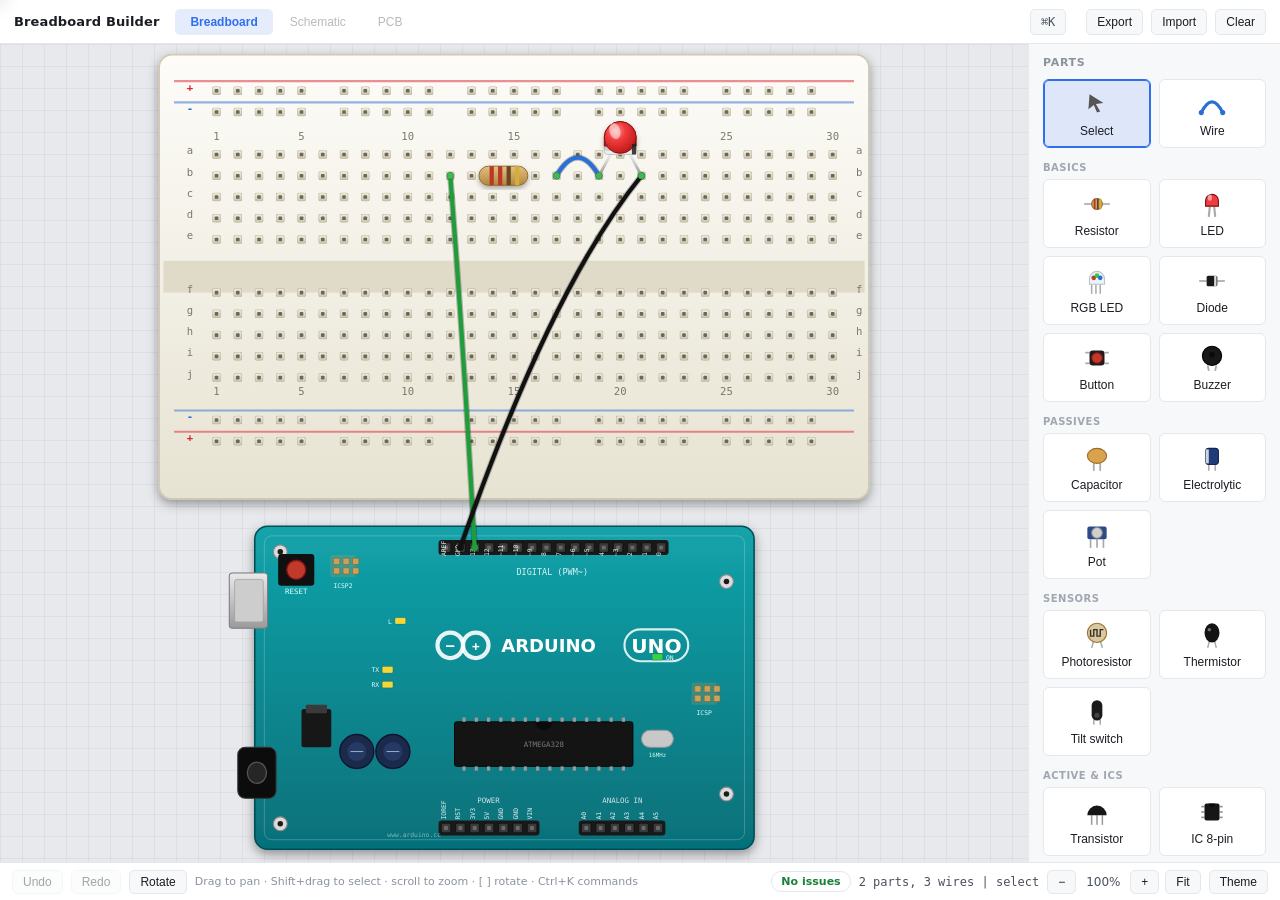
==== commit 059136dd: "feat: drag empty space to pan the canvas (mouse), Shift+drag to marquee-select Plain left-drag on em" ====
--- a/index.html
+++ b/index.html
@@ -196,7 +196,7 @@
     <button data-action="undo" disabled>Undo</button>
     <button data-action="redo" disabled>Redo</button>
     <button data-action="rotate-sel" title="Rotate selected ( ] or [ )">Rotate</button>
-    <span class="bhint">V/W tools &middot; 1-5 or R/L/B place &middot; [ ] rotate &middot; Ctrl+D dup &middot; Ctrl+K commands</span>
+    <span class="bhint">Drag to pan &middot; Shift+drag to select &middot; scroll to zoom &middot; [ ] rotate &middot; Ctrl+K commands</span>
     <span class="grow"></span>
     <span class="ercbadge ok" id="ercbadge">No issues</span>
     <span class="status" id="status"></span>
--- a/style.css
+++ b/style.css
@@ -93,9 +93,9 @@
     linear-gradient(90deg, var(--grid) 1px, transparent 1px);
   background-size: 22px 22px;
 }
-#board { width: 100%; height: 100%; display: block; touch-action: none; cursor: default; }
+#board { width: 100%; height: 100%; display: block; touch-action: none; cursor: grab; }
 body.placing #board { cursor: copy; }
-body.panning #board { cursor: grabbing; }
+body.panning #board, body.panning #board * { cursor: grabbing; }
 body.wiring #board { cursor: crosshair; }
 
 /* ---------- right dock ---------- */
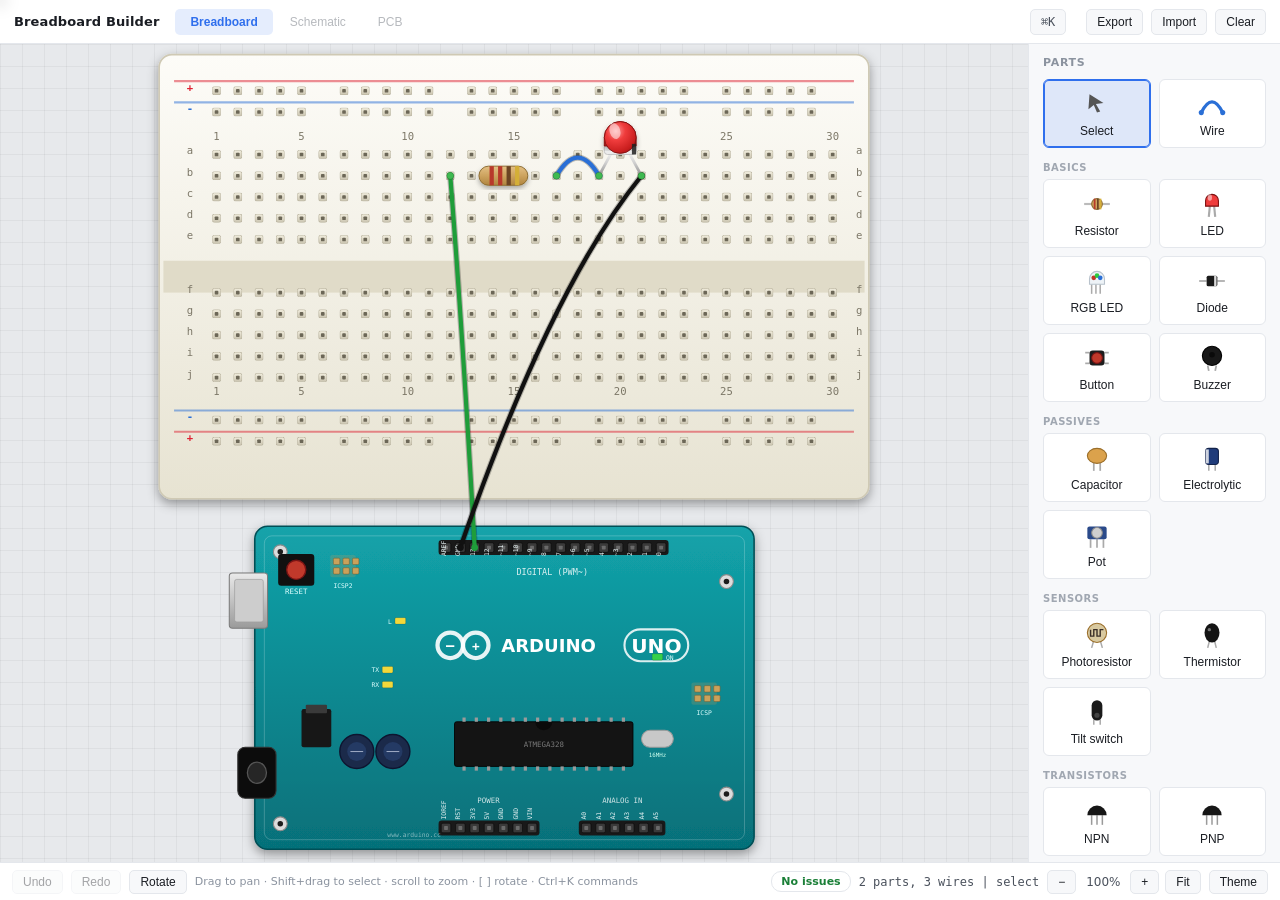
==== commit be2f334c: "feat: add PNP transistor, L293D motor driver, 4-digit 7-segment (Elegoo kit) Three more kit parts, a" ====
--- a/index.html
+++ b/index.html
@@ -158,11 +158,17 @@
             <span>Tilt switch</span>
           </button>
 
-          <div class="bin-sub">Active &amp; ICs</div>
+          <div class="bin-sub">Transistors</div>
           <button class="bin-item tool" data-action="place" data-part="transistor" title="Place an NPN transistor (TO-92)">
             <svg viewBox="0 0 28 28" class="bin-ic"><line x1="9" y1="26" x2="9" y2="17" stroke="#9a9a9a" stroke-width="1.4"/><line x1="14" y1="26" x2="14" y2="17" stroke="#9a9a9a" stroke-width="1.4"/><line x1="19" y1="26" x2="19" y2="17" stroke="#9a9a9a" stroke-width="1.4"/><path d="M5 17 A9 9 0 0 1 23 17 Z" fill="#161616"/></svg>
-            <span>Transistor</span>
-          </button>
+            <span>NPN</span>
+          </button>
+          <button class="bin-item tool" data-action="place" data-part="pnptransistor" title="Place a PNP transistor (TO-92)">
+            <svg viewBox="0 0 28 28" class="bin-ic"><line x1="9" y1="26" x2="9" y2="17" stroke="#9a9a9a" stroke-width="1.4"/><line x1="14" y1="26" x2="14" y2="17" stroke="#9a9a9a" stroke-width="1.4"/><line x1="19" y1="26" x2="19" y2="17" stroke="#9a9a9a" stroke-width="1.4"/><path d="M5 17 A9 9 0 0 1 23 17 Z" fill="#161616"/></svg>
+            <span>PNP</span>
+          </button>
+
+          <div class="bin-sub">ICs &amp; displays</div>
           <button class="bin-item tool" data-action="place" data-part="ic" title="Place an 8-pin IC">
             <svg viewBox="0 0 28 28" class="bin-ic"><line x1="4" y1="9" x2="7" y2="9" stroke="#9a9a9a" stroke-width="1.6"/><line x1="4" y1="14" x2="7" y2="14" stroke="#9a9a9a" stroke-width="1.6"/><line x1="4" y1="19" x2="7" y2="19" stroke="#9a9a9a" stroke-width="1.6"/><line x1="21" y1="9" x2="24" y2="9" stroke="#9a9a9a" stroke-width="1.6"/><line x1="21" y1="14" x2="24" y2="14" stroke="#9a9a9a" stroke-width="1.6"/><line x1="21" y1="19" x2="24" y2="19" stroke="#9a9a9a" stroke-width="1.6"/><rect x="7" y="6" width="14" height="16" rx="2" fill="#161616"/><path d="M11 6 A3 3 0 0 0 17 6" fill="#0a0a0a"/></svg>
             <span>IC 8-pin</span>
@@ -171,9 +177,17 @@
             <svg viewBox="0 0 28 28" class="bin-ic"><rect x="4" y="8" width="20" height="12" rx="2" fill="#161616"/><path d="M11 8 A3 3 0 0 0 17 8" fill="#0a0a0a"/><line x1="7" y1="20" x2="7" y2="23" stroke="#9a9a9a" stroke-width="1.2"/><line x1="11" y1="20" x2="11" y2="23" stroke="#9a9a9a" stroke-width="1.2"/><line x1="17" y1="20" x2="17" y2="23" stroke="#9a9a9a" stroke-width="1.2"/><line x1="21" y1="20" x2="21" y2="23" stroke="#9a9a9a" stroke-width="1.2"/><line x1="7" y1="5" x2="7" y2="8" stroke="#9a9a9a" stroke-width="1.2"/><line x1="11" y1="5" x2="11" y2="8" stroke="#9a9a9a" stroke-width="1.2"/><line x1="17" y1="5" x2="17" y2="8" stroke="#9a9a9a" stroke-width="1.2"/><line x1="21" y1="5" x2="21" y2="8" stroke="#9a9a9a" stroke-width="1.2"/></svg>
             <span>74HC595</span>
           </button>
+          <button class="bin-item tool" data-action="place" data-part="l293d" title="Place an L293D motor driver (16-pin)">
+            <svg viewBox="0 0 28 28" class="bin-ic"><rect x="4" y="8" width="20" height="12" rx="2" fill="#161616"/><path d="M11 8 A3 3 0 0 0 17 8" fill="#0a0a0a"/><circle cx="8" cy="12" r="1.1" fill="#555"/><line x1="7" y1="20" x2="7" y2="23" stroke="#9a9a9a" stroke-width="1.2"/><line x1="11" y1="20" x2="11" y2="23" stroke="#9a9a9a" stroke-width="1.2"/><line x1="17" y1="20" x2="17" y2="23" stroke="#9a9a9a" stroke-width="1.2"/><line x1="21" y1="20" x2="21" y2="23" stroke="#9a9a9a" stroke-width="1.2"/><line x1="7" y1="5" x2="7" y2="8" stroke="#9a9a9a" stroke-width="1.2"/><line x1="11" y1="5" x2="11" y2="8" stroke="#9a9a9a" stroke-width="1.2"/><line x1="17" y1="5" x2="17" y2="8" stroke="#9a9a9a" stroke-width="1.2"/><line x1="21" y1="5" x2="21" y2="8" stroke="#9a9a9a" stroke-width="1.2"/></svg>
+            <span>L293D</span>
+          </button>
           <button class="bin-item tool" data-action="place" data-part="sevenseg" title="Place a 7-segment display (1 digit)">
             <svg viewBox="0 0 28 28" class="bin-ic"><rect x="7" y="3" width="14" height="22" rx="2" fill="#1c1c1c"/><path d="M11 7 L16 7 M16 7 L16 13 M16 13 L16 19 M11 19 L16 19 M11 13 L11 19 M11 7 L11 13 M11 13 L16 13" stroke="#dd3322" stroke-width="1.6" stroke-linecap="round"/><circle cx="18" cy="19" r="1.2" fill="#dd3322"/></svg>
-            <span>7-Segment</span>
+            <span>7-Seg</span>
+          </button>
+          <button class="bin-item tool" data-action="place" data-part="sevenseg4" title="Place a 4-digit 7-segment display">
+            <svg viewBox="0 0 28 28" class="bin-ic"><rect x="3" y="8" width="22" height="13" rx="2" fill="#1c1c1c"/><path d="M6 11 L6 18 M10 11 L10 18 M14 11 L14 18 M18 11 L18 18 M22 11 L22 18" stroke="#dd3322" stroke-width="1.2" stroke-linecap="round"/></svg>
+            <span>4-digit</span>
           </button>
         </div>
         <label class="wirecolor">Wire color <input type="color" id="wireColor" value="#2a6fd6"></label>
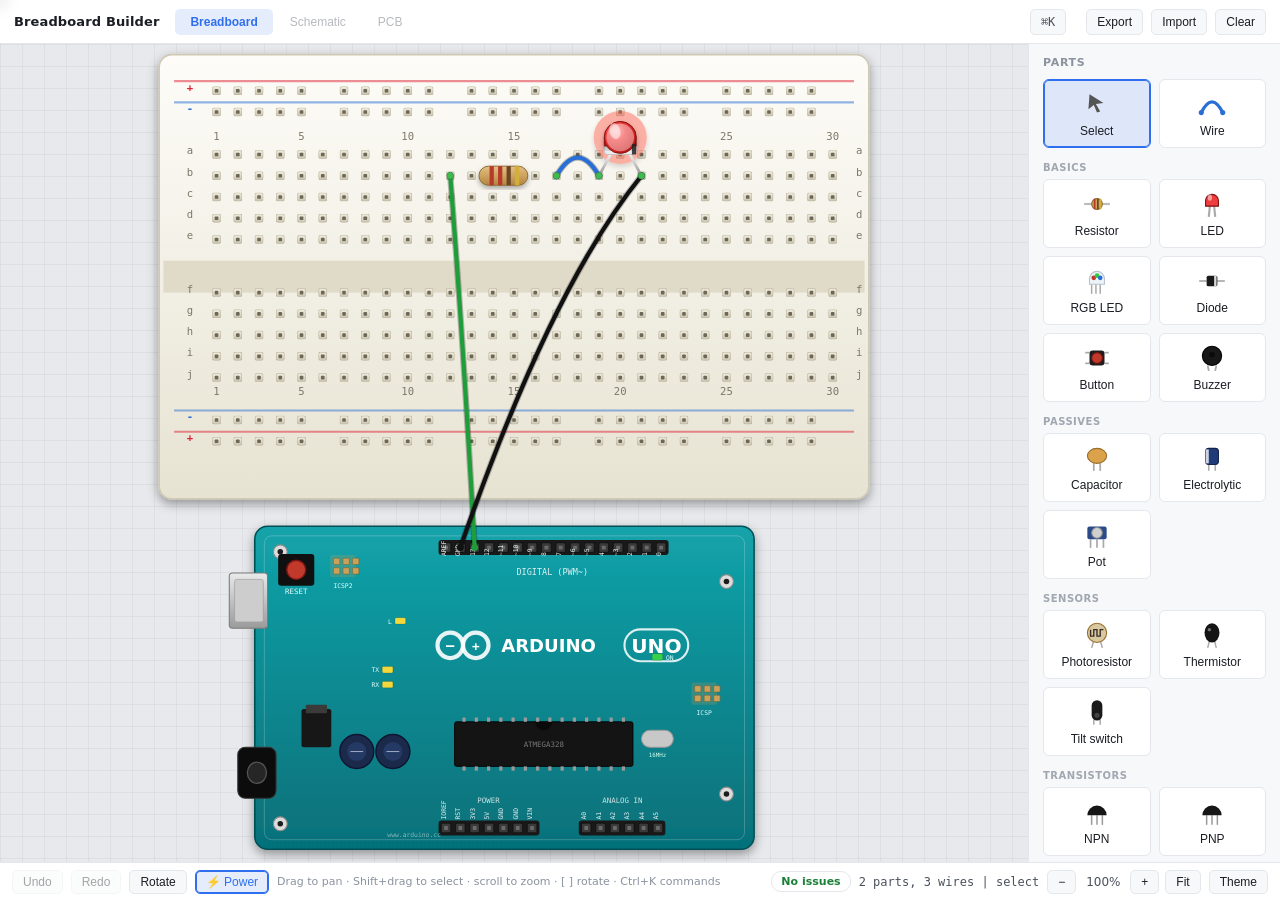
==== commit 6e67da31: "feat: live DC power simulation that lights the LEDs A Power toggle (on by default) runs a simplified" ====
--- a/index.html
+++ b/index.html
@@ -210,6 +210,7 @@
     <button data-action="undo" disabled>Undo</button>
     <button data-action="redo" disabled>Redo</button>
     <button data-action="rotate-sel" title="Rotate selected ( ] or [ )">Rotate</button>
+    <button data-action="power" id="powerbtn" title="Simulate power: light the LEDs (assumes Arduino outputs are HIGH)">&#9889; Power</button>
     <span class="bhint">Drag to pan &middot; Shift+drag to select &middot; scroll to zoom &middot; [ ] rotate &middot; Ctrl+K commands</span>
     <span class="grow"></span>
     <span class="ercbadge ok" id="ercbadge">No issues</span>
--- a/style.css
+++ b/style.css
@@ -176,6 +176,7 @@
 }
 .bottombar button:hover { background: var(--surface-3); }
 .bottombar button:disabled { opacity: 0.4; cursor: default; }
+.bottombar button.on { border-color: var(--accent); color: var(--accent); background: var(--accent-muted); box-shadow: 0 0 0 1px var(--accent) inset; }
 .bottombar button:disabled:hover { background: var(--surface-1); }
 .bhint { color: var(--text-3); font-size: 11px; }
 .status { color: var(--text-2); font-family: ui-monospace, SFMono-Regular, Menlo, monospace; }
